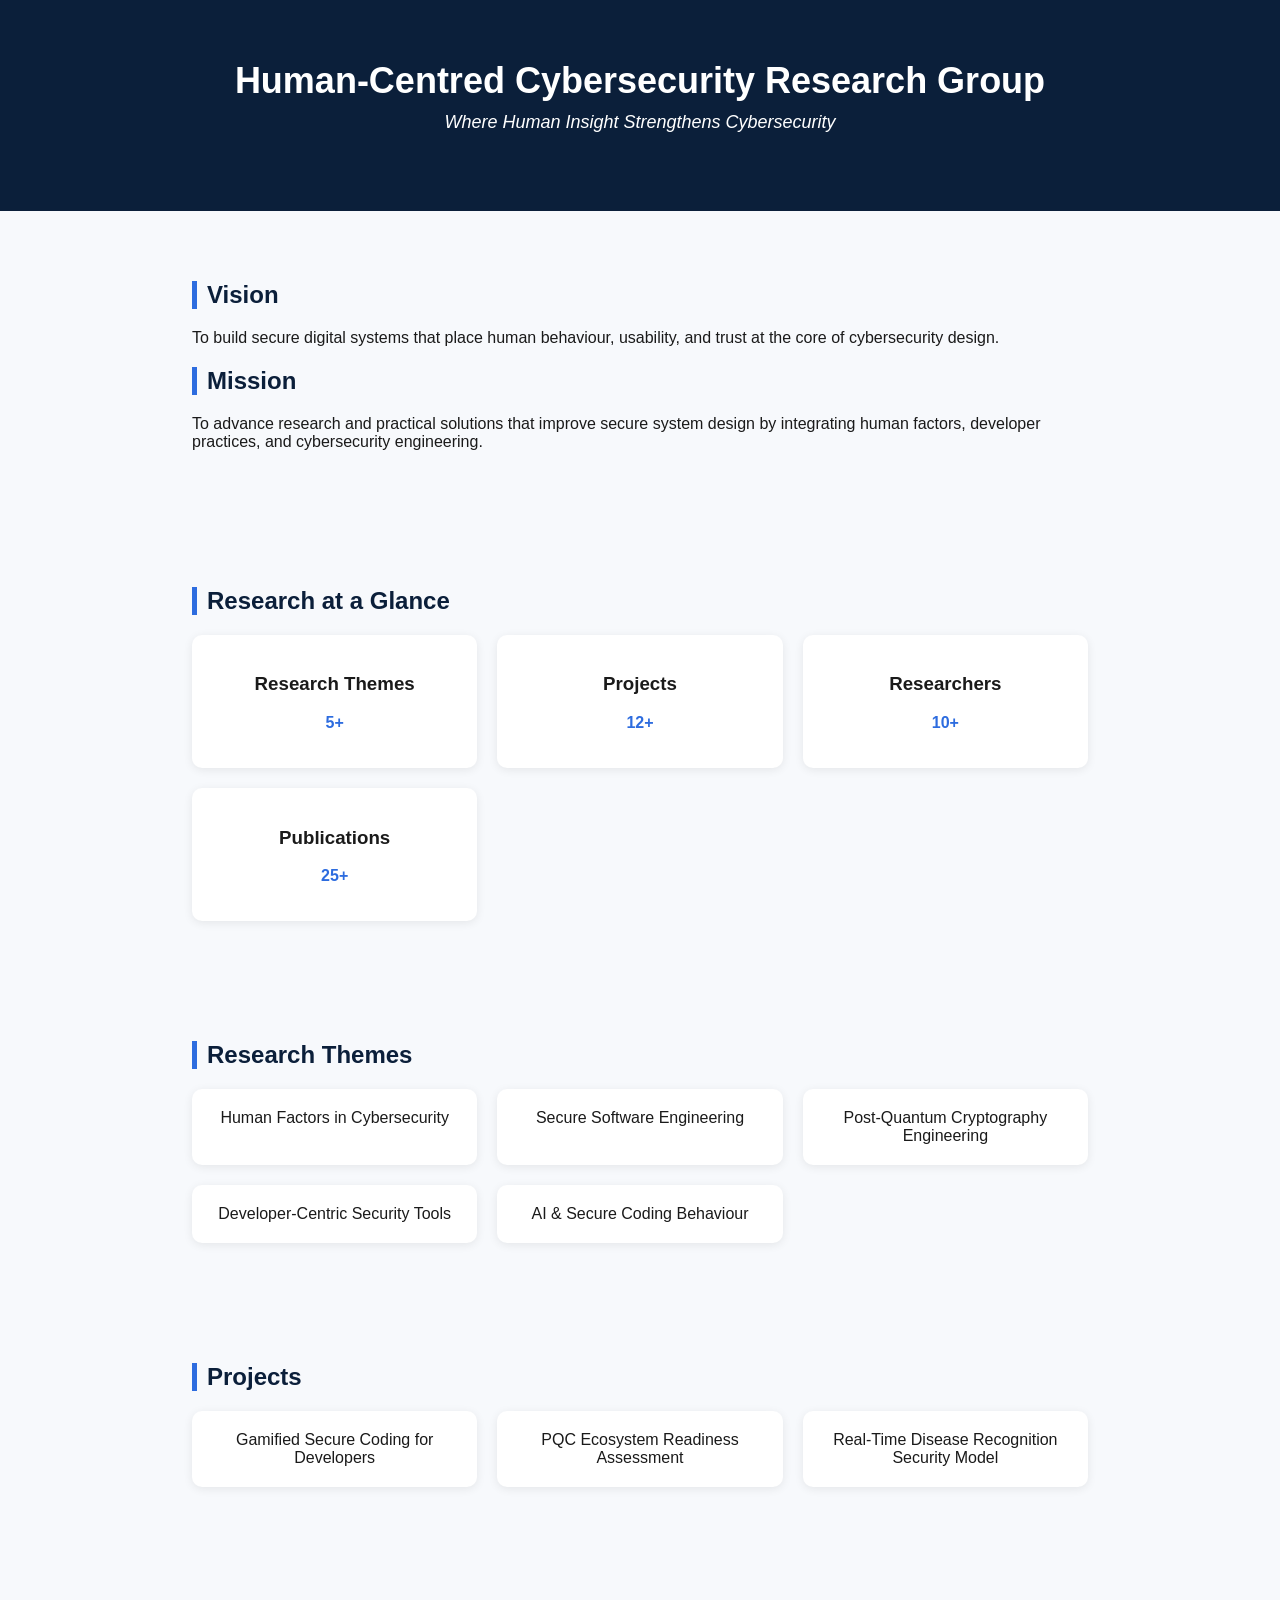
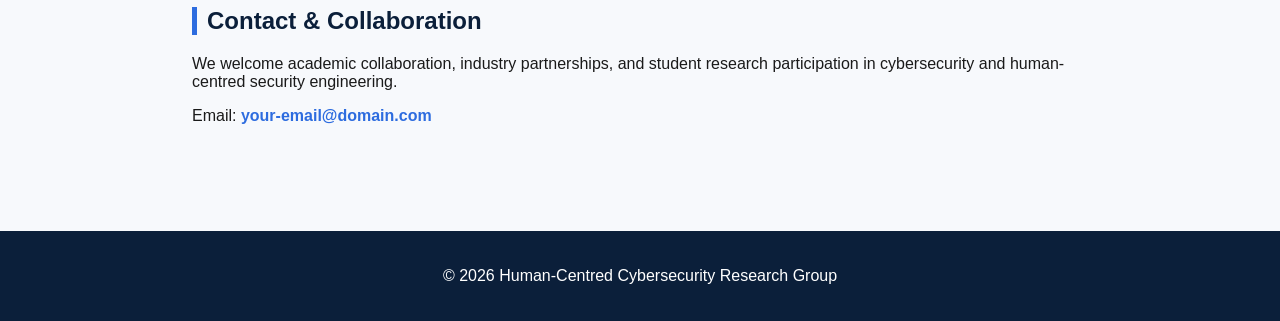
==== index.html @ d08c48d8 "Create index.html inital create of index.html" ====
<!DOCTYPE html>
<html lang="en">
<head>
    <meta charset="UTF-8">
    <meta name="viewport" content="width=device-width, initial-scale=1.0">
    <title>Human-Centred Cybersecurity Research Group</title>

    <style>
        body {
            font-family: Arial, Helvetica, sans-serif;
            margin: 0;
            padding: 0;
            background-color: #f7f9fc;
            color: #1a1a1a;
        }

        header {
            background-color: #0b1f3a;
            color: white;
            padding: 60px 20px;
            text-align: center;
        }

        header h1 {
            margin: 0;
            font-size: 36px;
        }

        header p {
            font-size: 18px;
            margin-top: 10px;
            font-style: italic;
        }

        section {
            padding: 50px 15%;
        }

        h2 {
            color: #0b1f3a;
            border-left: 5px solid #2d6cdf;
            padding-left: 10px;
        }

        .card-container {
            display: grid;
            grid-template-columns: repeat(auto-fit, minmax(220px, 1fr));
            gap: 20px;
            margin-top: 20px;
        }

        .card {
            background: white;
            padding: 20px;
            border-radius: 10px;
            box-shadow: 0 2px 10px rgba(0,0,0,0.08);
            text-align: center;
        }

        footer {
            background-color: #0b1f3a;
            color: white;
            text-align: center;
            padding: 20px;
            margin-top: 40px;
        }

        .highlight {
            color: #2d6cdf;
            font-weight: bold;
        }
    </style>
</head>

<body>

<header>
    <h1>Human-Centred Cybersecurity Research Group</h1>
    <p>Where Human Insight Strengthens Cybersecurity</p>
</header>

<section>
    <h2>Vision</h2>
    <p>
        To build secure digital systems that place human behaviour, usability, and trust at the core of cybersecurity design.
    </p>

    <h2>Mission</h2>
    <p>
        To advance research and practical solutions that improve secure system design by integrating human factors,
        developer practices, and cybersecurity engineering.
    </p>
</section>

<section>
    <h2>Research at a Glance</h2>
    <div class="card-container">
        <div class="card">
            <h3>Research Themes</h3>
            <p class="highlight">5+</p>
        </div>

        <div class="card">
            <h3>Projects</h3>
            <p class="highlight">12+</p>
        </div>

        <div class="card">
            <h3>Researchers</h3>
            <p class="highlight">10+</p>
        </div>

        <div class="card">
            <h3>Publications</h3>
            <p class="highlight">25+</p>
        </div>
    </div>
</section>

<section>
    <h2>Research Themes</h2>
    <div class="card-container">
        <div class="card">Human Factors in Cybersecurity</div>
        <div class="card">Secure Software Engineering</div>
        <div class="card">Post-Quantum Cryptography Engineering</div>
        <div class="card">Developer-Centric Security Tools</div>
        <div class="card">AI & Secure Coding Behaviour</div>
    </div>
</section>

<section>
    <h2>Projects</h2>
    <div class="card-container">
        <div class="card">Gamified Secure Coding for Developers</div>
        <div class="card">PQC Ecosystem Readiness Assessment</div>
        <div class="card">Real-Time Disease Recognition Security Model</div>
    </div>
</section>

<section>
    <h2>Contact & Collaboration</h2>
    <p>
        We welcome academic collaboration, industry partnerships, and student research participation in cybersecurity and human-centred security engineering.
    </p>
    <p>
        Email: <span class="highlight">your-email@domain.com</span>
    </p>
</section>

<footer>
    <p>© 2026 Human-Centred Cybersecurity Research Group</p>
</footer>

</body>
</html>
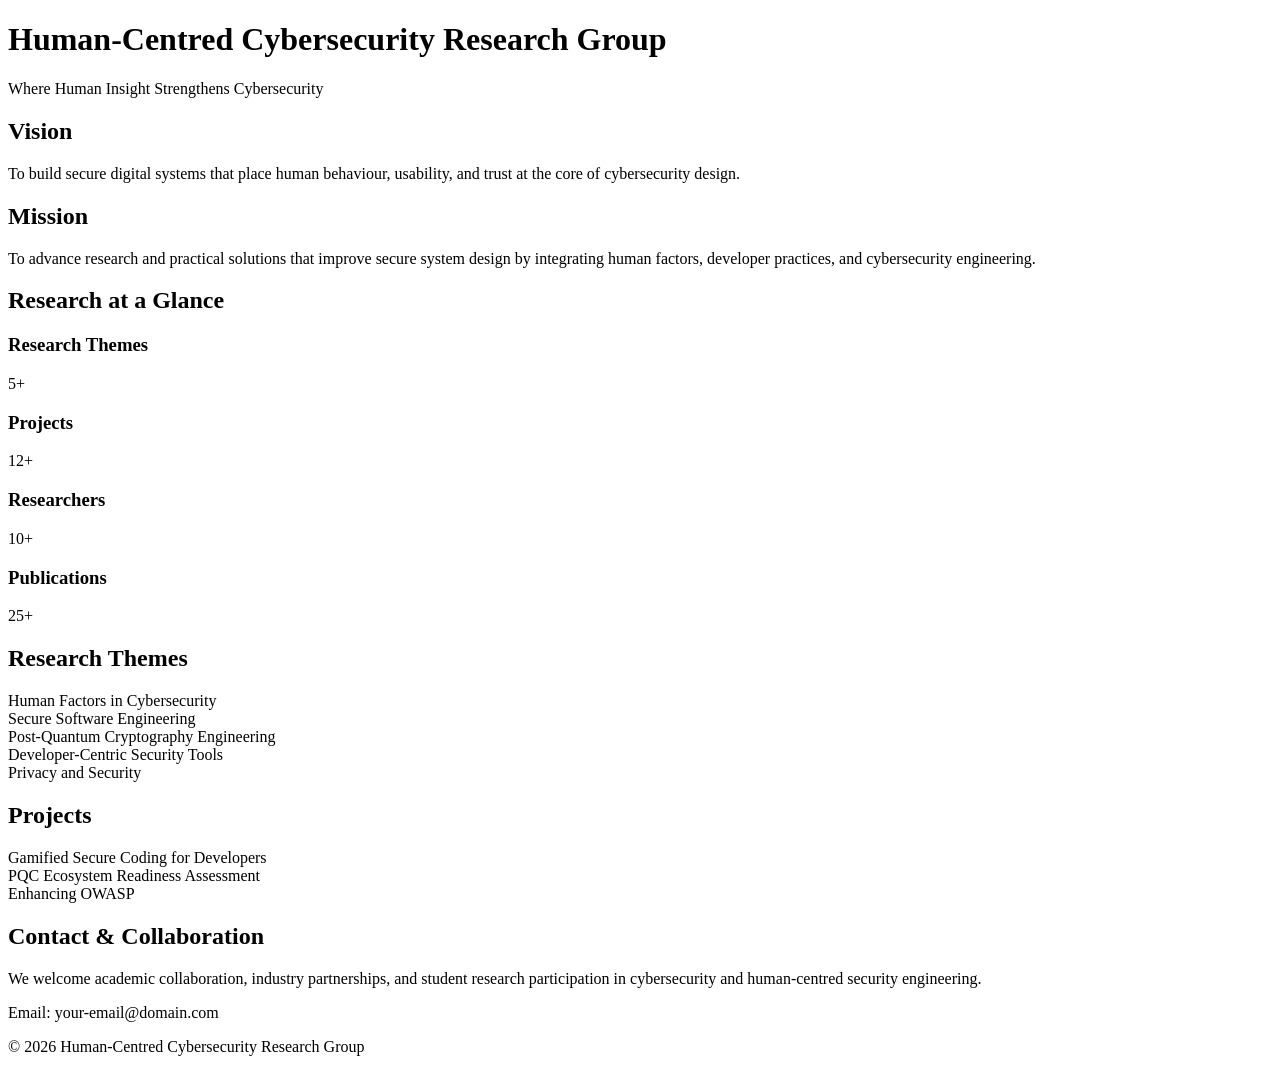
==== commit 630bc7bd: "Update index.html Change css" ====
--- a/index.html
+++ b/index.html
@@ -5,71 +5,7 @@
     <meta name="viewport" content="width=device-width, initial-scale=1.0">
     <title>Human-Centred Cybersecurity Research Group</title>
 
-    <style>
-        body {
-            font-family: Arial, Helvetica, sans-serif;
-            margin: 0;
-            padding: 0;
-            background-color: #f7f9fc;
-            color: #1a1a1a;
-        }
-
-        header {
-            background-color: #0b1f3a;
-            color: white;
-            padding: 60px 20px;
-            text-align: center;
-        }
-
-        header h1 {
-            margin: 0;
-            font-size: 36px;
-        }
-
-        header p {
-            font-size: 18px;
-            margin-top: 10px;
-            font-style: italic;
-        }
-
-        section {
-            padding: 50px 15%;
-        }
-
-        h2 {
-            color: #0b1f3a;
-            border-left: 5px solid #2d6cdf;
-            padding-left: 10px;
-        }
-
-        .card-container {
-            display: grid;
-            grid-template-columns: repeat(auto-fit, minmax(220px, 1fr));
-            gap: 20px;
-            margin-top: 20px;
-        }
-
-        .card {
-            background: white;
-            padding: 20px;
-            border-radius: 10px;
-            box-shadow: 0 2px 10px rgba(0,0,0,0.08);
-            text-align: center;
-        }
-
-        footer {
-            background-color: #0b1f3a;
-            color: white;
-            text-align: center;
-            padding: 20px;
-            margin-top: 40px;
-        }
-
-        .highlight {
-            color: #2d6cdf;
-            font-weight: bold;
-        }
-    </style>
+    <link rel="stylesheet" href="css/style.css">
 </head>
 
 <body>
@@ -124,7 +60,7 @@
         <div class="card">Secure Software Engineering</div>
         <div class="card">Post-Quantum Cryptography Engineering</div>
         <div class="card">Developer-Centric Security Tools</div>
-        <div class="card">AI & Secure Coding Behaviour</div>
+        <div class="card">Privacy and Security</div>
     </div>
 </section>
 
@@ -133,7 +69,7 @@
     <div class="card-container">
         <div class="card">Gamified Secure Coding for Developers</div>
         <div class="card">PQC Ecosystem Readiness Assessment</div>
-        <div class="card">Real-Time Disease Recognition Security Model</div>
+        <div class="card">Enhancing OWASP</div>
     </div>
 </section>
 
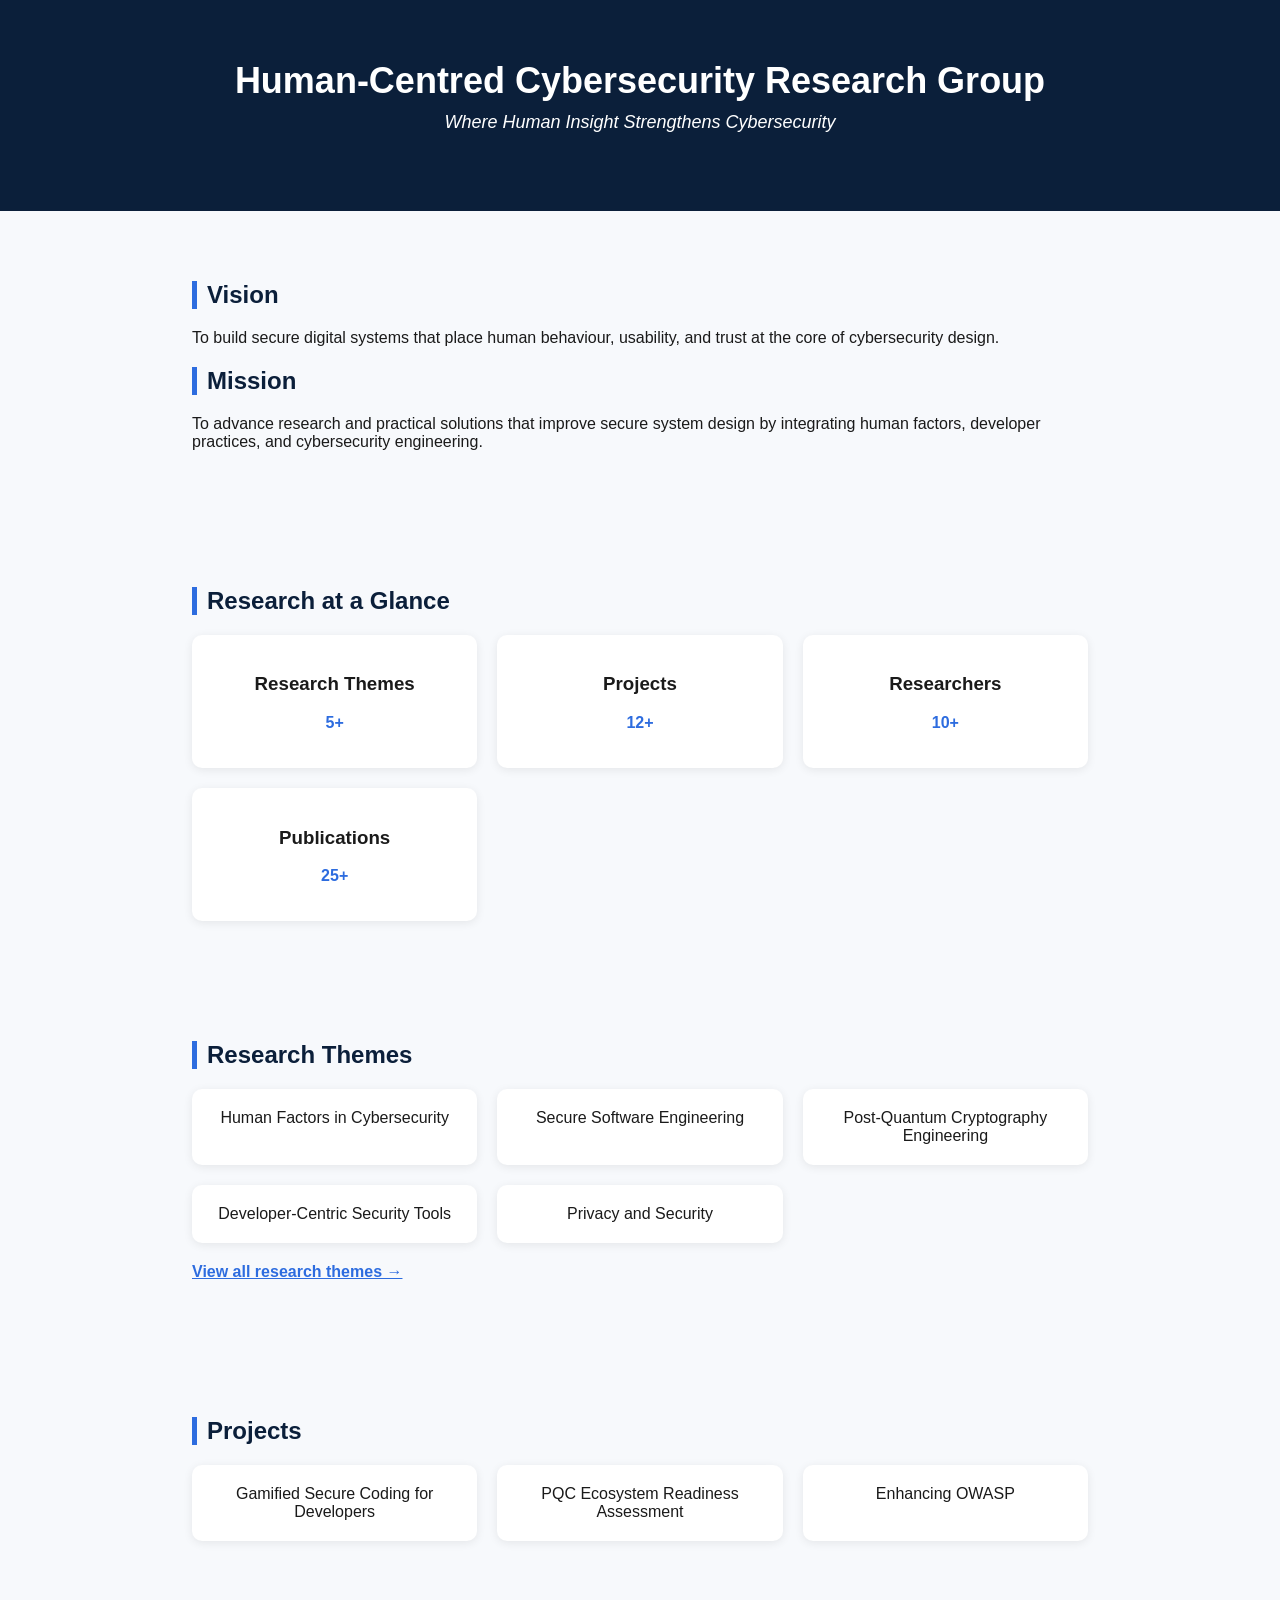
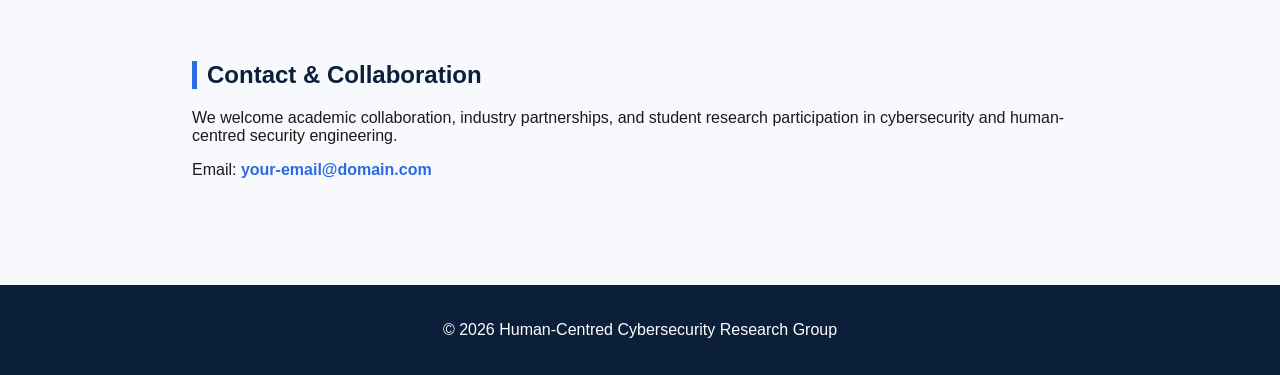
==== commit 7ae7e09f: "Update index.html Link to the research theme page" ====
--- a/index.html
+++ b/index.html
@@ -55,6 +55,7 @@
 
 <section>
     <h2>Research Themes</h2>
+
     <div class="card-container">
         <div class="card">Human Factors in Cybersecurity</div>
         <div class="card">Secure Software Engineering</div>
@@ -62,6 +63,12 @@
         <div class="card">Developer-Centric Security Tools</div>
         <div class="card">Privacy and Security</div>
     </div>
+
+    <p style="margin-top:20px;">
+        <a href="themes.html" style="font-weight:bold; color:#2d6cdf;">
+            View all research themes →
+        </a>
+    </p>
 </section>
 
 <section>
--- a/css/style.css
+++ b/css/style.css
@@ -0,0 +1,129 @@
+body {
+    font-family: Arial, Helvetica, sans-serif;
+    margin: 0;
+    padding: 0;
+    background-color: #f7f9fc;
+    color: #1a1a1a;
+}
+
+header {
+    background-color: #0b1f3a;
+    color: white;
+    padding: 60px 20px;
+    text-align: center;
+}
+
+header h1 {
+    margin: 0;
+    font-size: 36px;
+}
+
+header p {
+    font-size: 18px;
+    margin-top: 10px;
+    font-style: italic;
+}
+
+section {
+    padding: 50px 15%;
+}
+
+h2 {
+    color: #0b1f3a;
+    border-left: 5px solid #2d6cdf;
+    padding-left: 10px;
+}
+
+.card-container {
+    display: grid;
+    grid-template-columns: repeat(auto-fit, minmax(220px, 1fr));
+    gap: 20px;
+    margin-top: 20px;
+}
+
+.card {
+    background: white;
+    padding: 20px;
+    border-radius: 10px;
+    box-shadow: 0 2px 10px rgba(0,0,0,0.08);
+    text-align: center;
+}
+
+.highlight {
+    color: #2d6cdf;
+    font-weight: bold;
+}
+
+footer {
+    background-color: #0b1f3a;
+    color: white;
+    text-align: center;
+    padding: 20px;
+    margin-top: 40px;
+}
+
+/* =========================
+   RESEARCH THEMES SECTION
+   ========================= */
+
+.research-themes {
+    padding: 50px 15%;
+}
+
+.research-themes h2 {
+    color: #0b1f3a;
+    border-left: 5px solid #2d6cdf;
+    padding-left: 10px;
+    margin-bottom: 30px;
+}
+
+/* Theme Card */
+.theme-card {
+    background: #ffffff;
+    padding: 25px;
+    margin-bottom: 30px;
+    border-radius: 12px;
+    box-shadow: 0 2px 12px rgba(0,0,0,0.08);
+}
+
+/* Theme Title */
+.theme-card h3 {
+    color: #0b1f3a;
+    margin-top: 0;
+}
+
+/* Theme Image */
+.theme-image {
+    width: 100%;
+    max-height: 300px;
+    object-fit: cover;
+    border-radius: 10px;
+    margin: 15px 0;
+}
+
+/* Section Headings inside card */
+.theme-card h4 {
+    margin-top: 20px;
+    color: #1f3b63;
+}
+
+/* Lists */
+.theme-card ol,
+.theme-card ul {
+    margin-left: 20px;
+}
+
+/* Links section */
+.theme-links {
+    margin-top: 15px;
+}
+
+.theme-links a {
+    color: #2d6cdf;
+    text-decoration: none;
+    font-weight: 600;
+}
+
+.theme-links a:hover {
+    text-decoration: underline;
+}
